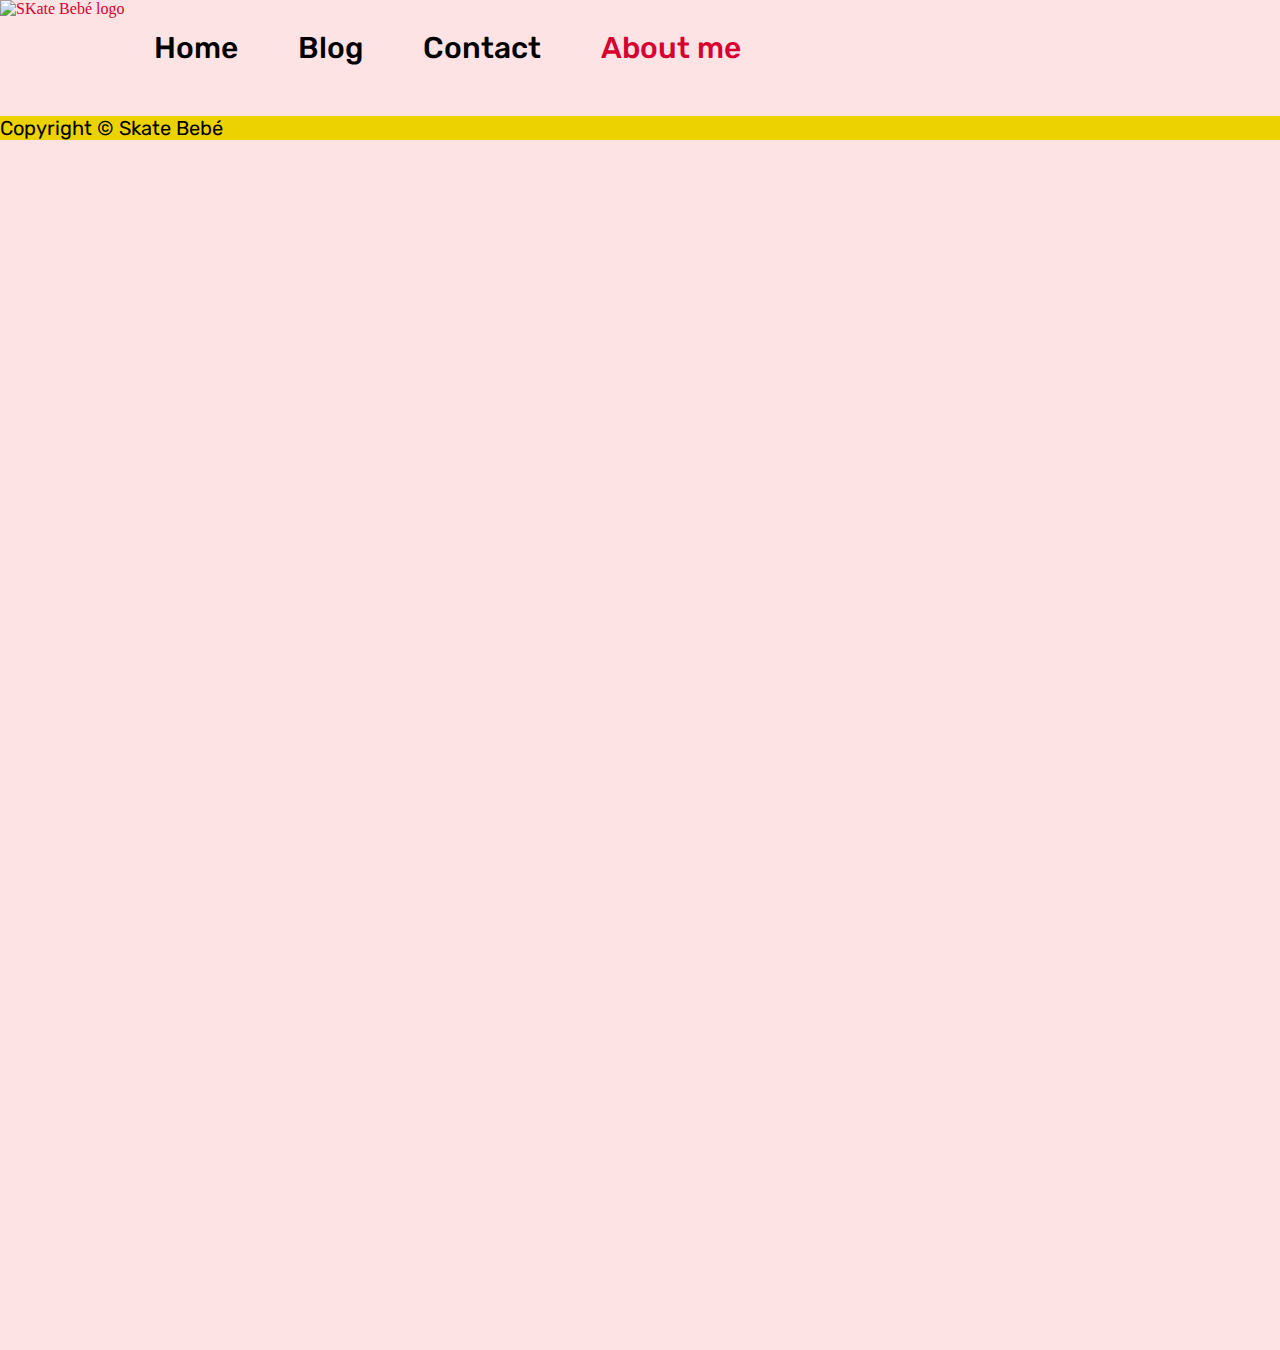
==== about.html @ 93fcb74e "Created html, css and js" ====
<!DOCTYPE html>
<html>
  <head>
    <meta name="description" content="on this page you can read about me" />
    <meta name="viewport" content="width=device-width, initial-scale=1.0" />
    <title>Skate Bebé - About</title>
    <link rel="stylesheet" href="css/style.css" />
  </head>
  <body>
    <header>
      <nav>
        <a href="index.html">
          <img class="logo" src="" alt="SKate Bebé logo" />
        </a>
        <a class="navtext" href="index.html">Home</a>
        <a class="navtext" href="blog.html">Blog</a>
        <a class="navtext" href="contact.html">Contact</a>
        <a id="current" class="navtext" href="about.html">About me</a>
      </nav>
    </header>
    <main></main>
    <footer>
      <p class="copyright">Copyright &COPY; Skate Bebé</p>
    </footer>
  </body>
</html>
---- css/style.css ----
@import url("https://fonts.googleapis.com/css2?family=Lacquer&family=Rubik:ital,wght@0,400;0,500;1,400;1,500&display=swap");

.loader {
  border: 20px solid #c8c8c8;
  border-top: 20px solid #d60131;
  border-radius: 50%;
  width: 100px;
  height: 100px;
  margin-left: 40%;
  animation: spin 2s linear infinite;
}

@keyframes spin {
  0% {
    transform: rotate(0deg);
  }
  100% {
    transform: rotate(360deg);
  }
}

fieldset {
  margin-top: 3em;
  border: 0 none;
  margin-bottom: 3em;
}

legend span.accessibility {
  position: absolute;
  left: -9999px;
  width: 100px;
  height: auto;
  overflow: hidden;
}

body {
  background-color: #fde3e4;
  margin: 0 auto;
  min-height: 150vh;
}

nav {
  display: flex;
  flex-direction: row;
}

.navtext {
  font-size: 20px;
  color: #000;
  text-decoration: none;
  font-family: Rubik, Arial, Helvetica, sans-serif;
  font-style: normal;
  font-weight: 500;
  padding: 1em;
}

a,
a:visited,
a:hover {
  text-decoration: none;
  color: #000;
}

a:hover {
  color: #d60131;
}

.navtext:hover {
  cursor: pointer;
}

#current {
  color: #d60131;
}

footer {
  background-color: #edd202;
}

p,
.button {
  font-size: 17px;
  font-family: Rubik, Arial, Helvetica, sans-serif;
  font-style: normal;
  font-weight: 400;
}

h1 {
  font-size: 66px;
  font-family: Lacquer, Arial, Helvetica, sans-serif;
}

h2 {
  font-size: 32px;
  font-family: Lacquer, Arial, Helvetica, sans-serif;
}

.button {
  background-color: #38a751;
  color: #fff;
  padding: 10px;
  font-size: 24px;
  border-radius: 5%;
  max-width: 170px;
  margin: 0 auto;
  text-align: center;
}

.button:hover {
  cursor: pointer;
}

.form-error {
  display: none;
  color: #d60131;
}

.validated {
  display: none;
  color: #38a751;
}

@media only screen and (min-width: 700px) {
  .navtext {
    font-size: 30px;
  }

  p {
    font-size: 20px;
  }

  h2 {
    font-size: 45px;
  }

  .blog-container {
    max-width: 790px;
    padding-left: 4em;
  }
}

@media only screen and (min-width: 950px) {
  h2 {
    font-size: 55px;
  }
}
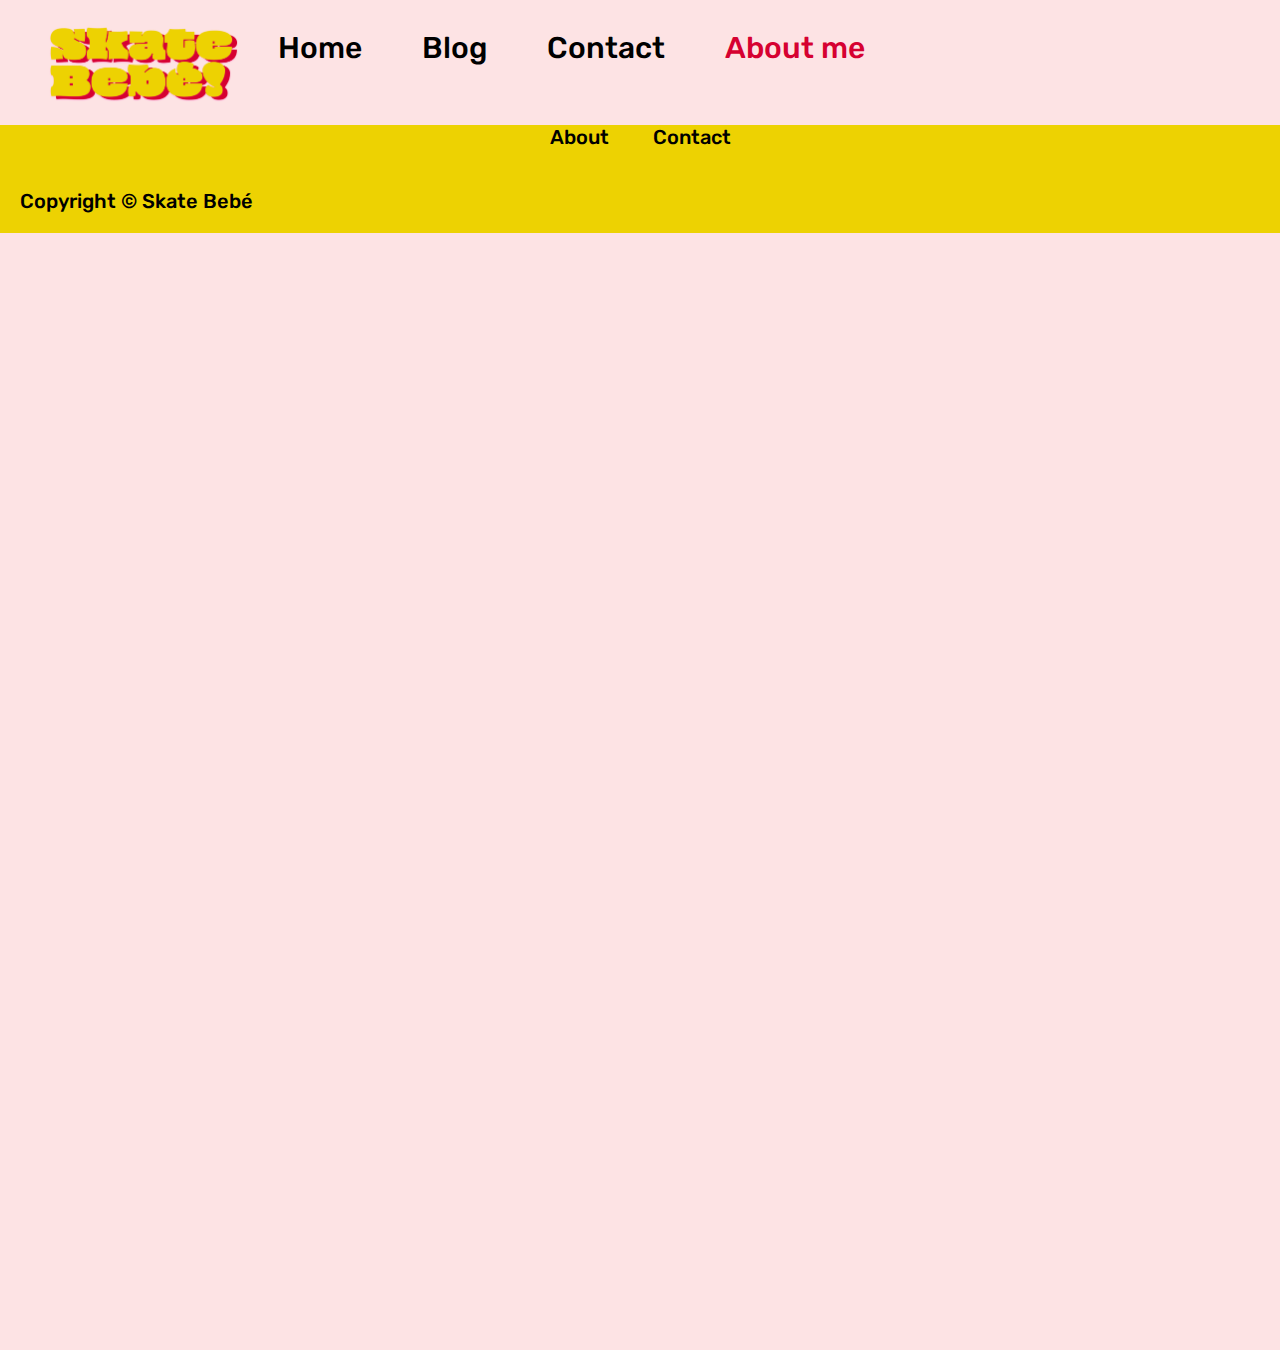
==== commit cee92777: "added logo, added script to index, nothing wants to work right now" ====
--- a/about.html
+++ b/about.html
@@ -10,7 +10,11 @@
     <header>
       <nav>
         <a href="index.html">
-          <img class="logo" src="" alt="SKate Bebé logo" />
+          <img
+            class="logo"
+            src="images/logo-skatebebe.png"
+            alt="SKate Bebé logo"
+          />
         </a>
         <a class="navtext" href="index.html">Home</a>
         <a class="navtext" href="blog.html">Blog</a>
@@ -20,7 +24,11 @@
     </header>
     <main></main>
     <footer>
-      <p class="copyright">Copyright &COPY; Skate Bebé</p>
+      <div class="footer">
+        <a class="footer-text" href="about.html">About</a>
+        <a class="footer-text" href="contact.html">Contact</a>
+      </div>
+      <p class="footer-text">Copyright &COPY; Skate Bebé</p>
     </footer>
   </body>
 </html>
--- a/css/style.css
+++ b/css/style.css
@@ -1,13 +1,19 @@
 @import url("https://fonts.googleapis.com/css2?family=Lacquer&family=Rubik:ital,wght@0,400;0,500;1,400;1,500&display=swap");
 
 .loader {
-  border: 20px solid #c8c8c8;
+  border: 20px solid #7f5258c1;
   border-top: 20px solid #d60131;
   border-radius: 50%;
   width: 100px;
   height: 100px;
   margin-left: 40%;
   animation: spin 2s linear infinite;
+}
+
+.logo {
+  max-width: 200px;
+  padding-left: 3em;
+  padding-top: 1em;
 }
 
 @keyframes spin {
@@ -44,7 +50,12 @@
   flex-direction: row;
 }
 
-.navtext {
+.footer {
+  text-align: center;
+}
+
+.navtext,
+.footer-text {
   font-size: 20px;
   color: #000;
   text-decoration: none;
@@ -77,6 +88,12 @@
   background-color: #edd202;
 }
 
+.copyright,
+h1,
+h2 {
+  font-family: Lacquer, Arial, Helvetica, sans-serif;
+}
+
 p,
 .button {
   font-size: 17px;
@@ -87,12 +104,10 @@
 
 h1 {
   font-size: 66px;
-  font-family: Lacquer, Arial, Helvetica, sans-serif;
 }
 
 h2 {
   font-size: 32px;
-  font-family: Lacquer, Arial, Helvetica, sans-serif;
 }
 
 .button {
@@ -104,10 +119,12 @@
   max-width: 170px;
   margin: 0 auto;
   text-align: center;
+  border: none;
 }
 
 .button:hover {
   cursor: pointer;
+  box-shadow: 5px 10px 5px 5px #d601332e;
 }
 
 .form-error {
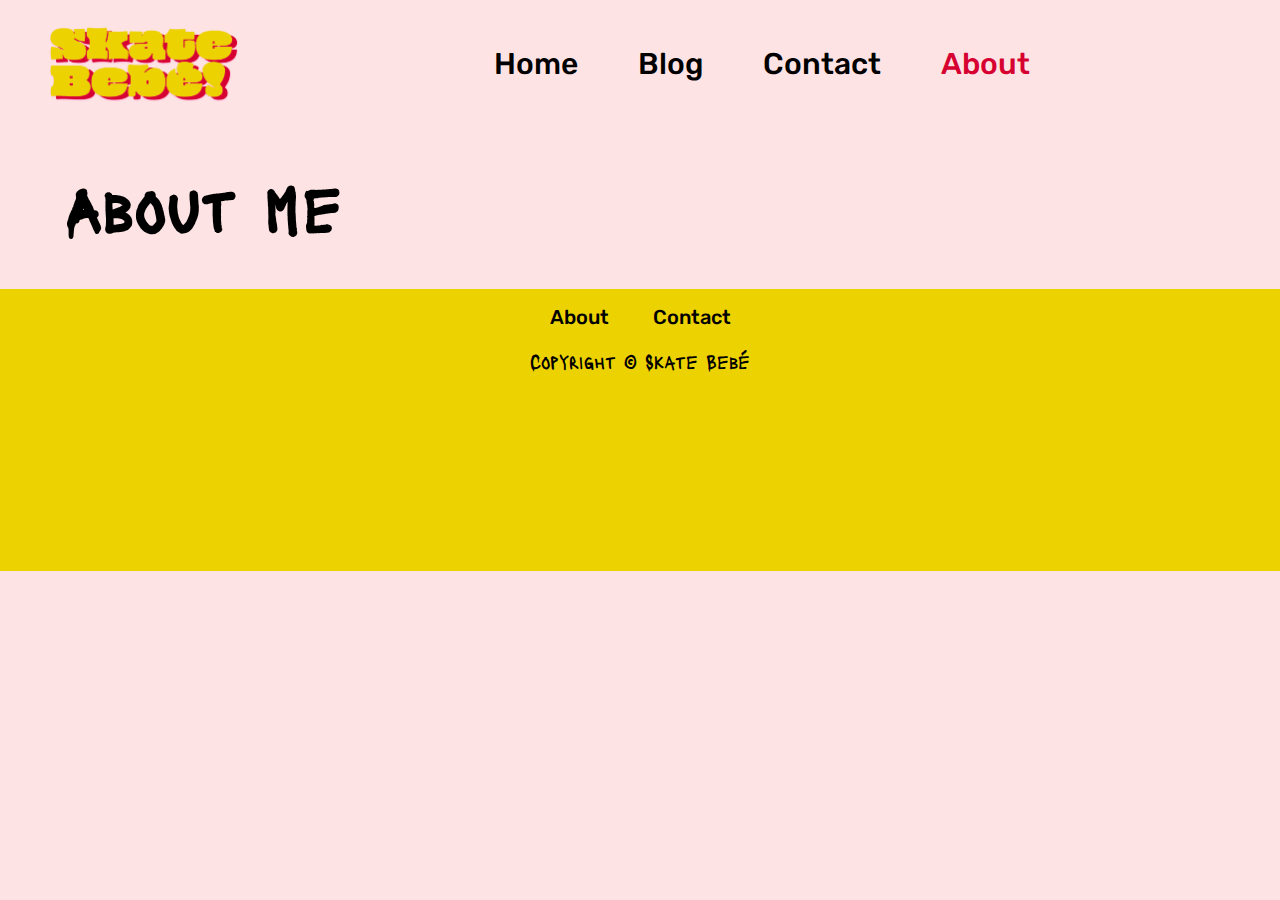
==== commit 5dc97658: "So much, I am really back at updates" ====
--- a/about.html
+++ b/about.html
@@ -5,6 +5,22 @@
     <meta name="viewport" content="width=device-width, initial-scale=1.0" />
     <title>Skate Bebé - About</title>
     <link rel="stylesheet" href="css/style.css" />
+    <!-- Hotjar Tracking Code for https://silly-euclid-a49887.netlify.app/ -->
+    <script>
+      (function (h, o, t, j, a, r) {
+        h.hj =
+          h.hj ||
+          function () {
+            (h.hj.q = h.hj.q || []).push(arguments);
+          };
+        h._hjSettings = { hjid: 2271033, hjsv: 6 };
+        a = o.getElementsByTagName("head")[0];
+        r = o.createElement("script");
+        r.async = 1;
+        r.src = t + h._hjSettings.hjid + j + h._hjSettings.hjsv;
+        a.appendChild(r);
+      })(window, document, "https://static.hotjar.com/c/hotjar-", ".js?sv=");
+    </script>
   </head>
   <body>
     <header>
@@ -16,19 +32,30 @@
             alt="SKate Bebé logo"
           />
         </a>
-        <a class="navtext" href="index.html">Home</a>
-        <a class="navtext" href="blog.html">Blog</a>
-        <a class="navtext" href="contact.html">Contact</a>
-        <a id="current" class="navtext" href="about.html">About me</a>
+        <div id="nav-menu" class="menu">
+          <a class="navtext" href="index.html">Home</a>
+          <a class="navtext" href="blog.html">Blog</a>
+          <a class="navtext" href="contact.html">Contact</a>
+          <a id="current" class="navtext" href="about.html">About</a>
+        </div>
+        <button id="hamburgerBtn" class="hamburger-menu">
+          <img src="images/hamburger-01.svg" alt="Hidden menu" />
+        </button>
+        <button id="closeBtn" class="close-menu">
+          <img src="images/close.svg" alt="Close menu" />
+        </button>
       </nav>
     </header>
-    <main></main>
+    <main>
+      <h1>About me</h1>
+    </main>
     <footer>
       <div class="footer">
         <a class="footer-text" href="about.html">About</a>
         <a class="footer-text" href="contact.html">Contact</a>
+        <p class="copyright">Copyright &COPY; Skate Bebé</p>
       </div>
-      <p class="footer-text">Copyright &COPY; Skate Bebé</p>
     </footer>
+    <script src="js/nav.js"></script>
   </body>
 </html>
--- a/css/style.css
+++ b/css/style.css
@@ -1,4 +1,110 @@
 @import url("https://fonts.googleapis.com/css2?family=Lacquer&family=Rubik:ital,wght@0,400;0,500;1,400;1,500&display=swap");
+/*posts*/
+.post-container {
+  display: flex;
+  flex-direction: column;
+  align-items: center;
+}
+.detail-text {
+  max-width: 714px;
+  margin: 1em;
+}
+figure {
+  margin-inline-start: 0;
+  margin-inline-end: 0;
+}
+
+.modal-img {
+  display: 100%;
+  position: fixed;
+  z-index: 1;
+  background-color: rgba(0, 0, 0, 0.6);
+}
+
+img {
+  display: flex;
+  max-width: 100%;
+  max-height: 100%;
+  object-fit: cover;
+}
+
+/*Carousel*/
+.carousel {
+  position: relative;
+  height: 400px;
+  width: 300px;
+  margin: 0 auto;
+  overflow: hidden;
+}
+
+.carousel-img {
+  width: 100%;
+  height: 100%;
+  object-fit: cover;
+}
+
+.carousel-container {
+  background: #38a751;
+  height: 100%;
+  position: relative;
+  display: flex;
+  flex-direction: row;
+}
+
+.carousel-track {
+  padding: 0;
+  margin: 0;
+  list-style: none;
+  height: 100%;
+  transition: transform 300ms ease-in;
+}
+.carousel-slide {
+  background: #ffffff71;
+  display: flex;
+  flex-direction: column;
+  width: 300px;
+  height: 400px;
+  transition: all 0.3s;
+  margin: 0;
+}
+
+.carousel-button {
+  position: absolute;
+  transform: translateY(400%);
+  background: transparent;
+  border: none;
+  cursor: pointer;
+}
+
+.carousel-button--left {
+  left: -5px;
+}
+
+.carousel-button--right {
+  right: -5px;
+}
+
+.carousel-button img {
+  width: 40px;
+}
+
+.carousel-text-bg {
+  background: rgba(255, 255, 255, 0.778);
+  text-align: center;
+}
+
+/*General*/
+
+.index-img,
+.index-big-img {
+  width: 100%;
+  object-fit: cover;
+  display: block;
+}
+
+.index-big-img {
+  display: none;
+}
 
 .loader {
   border: 20px solid #7f5258c1;
@@ -12,7 +118,7 @@
 
 .logo {
   max-width: 200px;
-  padding-left: 3em;
+  padding-left: 1em;
   padding-top: 1em;
 }
 
@@ -39,19 +145,123 @@
   overflow: hidden;
 }
 
+.contact-container {
+  display: flex;
+  flex-direction: column;
+  max-width: 500px;
+}
+
+input {
+  font-family: Rubik, Arial, Helvetica, sans-serif;
+  font-size: 16px;
+  margin-bottom: 0.5em;
+  width: 280px;
+}
+
+form {
+  margin: 0 auto;
+}
+
+#formButton {
+  display: flex;
+}
+
+.message {
+  height: 150px;
+}
+
+.blog-container {
+  display: flex;
+  flex-direction: row;
+  flex-wrap: wrap;
+  justify-content: center;
+}
+
+.post-block {
+  background: #ffffff71;
+  padding: 2em;
+  padding-top: 0em;
+  box-shadow: 3px 2px 14px #6c021b1f;
+  margin: 1em;
+  display: flex;
+  flex-direction: column;
+  flex: 1 0 300px;
+  max-width: 400px;
+  justify-content: center;
+  transition: transfrom 300ms ease-in-out;
+}
+
+.post-block:hover {
+  transform: translateY(-1rem);
+  box-shadow: 3px 2px 14px #67011987;
+}
+
+.featured-img {
+  max-width: 400px;
+  object-fit: cover;
+}
+
+.text-block {
+  max-width: 400px;
+}
+
 body {
   background-color: #fde3e4;
-  margin: 0 auto;
-  min-height: 150vh;
+  margin: 0;
+  width: 100%;
+  min-height: 100%;
+}
+
+/*Hamburger-menu*/
+
+.hamburger-menu,
+.close-menu {
+  background: transparent;
+  border: none;
+  cursor: pointer;
+  position: relative;
+}
+
+.hamburger-menu img,
+.close-menu img {
+  width: 50px;
+  padding-right: 1em;
+}
+
+.close-menu {
+  display: none;
+  z-index: 10;
+}
+
+.menu {
+  display: none;
+  flex-direction: column;
+  width: 40%;
+  box-shadow: 3px 2px 14px #67011987;
+  height: 300px;
+  z-index: 5;
+  position: absolute;
+  background: #fcedee;
+  right: 0px;
+  padding-top: 1em;
+  animation: slideinn;
+  animation-duration: 0.4s;
+}
+
+@keyframes slideinn {
+  from {
+    right: -300px;
+    opacity: 0;
+  }
+  to {
+    right: 0;
+    opacity: 1;
+  }
 }
 
 nav {
   display: flex;
-  flex-direction: row;
-}
-
-.footer {
-  text-align: center;
+  justify-content: space-between;
 }
 
 .navtext,
@@ -86,6 +296,13 @@
 
 footer {
   background-color: #edd202;
+  height: 250px;
+  margin-top: 1em;
+  padding: 1em;
+}
+
+.footer {
+  text-align: center;
 }
 
 .copyright,
@@ -95,7 +312,9 @@
 }
 
 p,
-.button {
+.button,
+.form-error,
+.validated {
   font-size: 17px;
   font-family: Rubik, Arial, Helvetica, sans-serif;
   font-style: normal;
@@ -103,7 +322,9 @@
 }
 
 h1 {
-  font-size: 66px;
+  font-size: 55px;
+  margin-left: 1em;
+  color: #000000;
 }
 
 h2 {
@@ -127,17 +348,40 @@
   box-shadow: 5px 10px 5px 5px #d601332e;
 }
 
+.button:disabled {
+  background: gray;
+}
+
 .form-error {
-  display: none;
-  color: #d60131;
+  color: #450010;
+  font-size: 13px;
 }
 
 .validated {
-  display: none;
   color: #38a751;
+  font-size: 30px;
+}
+
+.contact-header {
+  display: flex;
+  margin-left: 0;
+  flex-direction: column;
+  align-items: center;
 }
 
 @media only screen and (min-width: 700px) {
+  .logo {
+    padding-left: 3em;
+  }
+
+  .menu {
+    height: 400px;
+  }
+
+  nav {
+    display: flex;
+    flex-direction: row;
+  }
   .navtext {
     font-size: 30px;
   }
@@ -150,14 +394,60 @@
     font-size: 45px;
   }
 
-  .blog-container {
-    max-width: 790px;
-    padding-left: 4em;
+  h1 {
+    font-size: 66px;
+  }
+  .carousel {
+    width: 400px;
+  }
+  .carousel-slide {
+    width: 400px;
+    margin-right: 1em;
   }
 }
 
 @media only screen and (min-width: 950px) {
-  h2 {
-    font-size: 55px;
-  }
-}
+  .menu {
+    margin: 0 auto;
+    display: flex;
+    flex-direction: row;
+    box-shadow: none;
+    background: none;
+    z-index: none;
+    position: relative;
+    right: none;
+    padding-top: 1em;
+    height: 100%;
+    animation: none;
+    width: 600px;
+  }
+
+  .hamburger-menu,
+  .close-menu {
+    display: none;
+  }
+
+  .post-block,
+  .featured-img,
+  .text-block {
+    max-width: 500px;
+  }
+
+  .index-img {
+    display: none;
+  }
+
+  .index-big-img {
+    display: block;
+  }
+
+  .carousel {
+    width: 820px;
+  }
+}
+
+@media only screen and (min-width: 1350px) {
+  .carousel {
+    width: 1232px;
+  }
+}
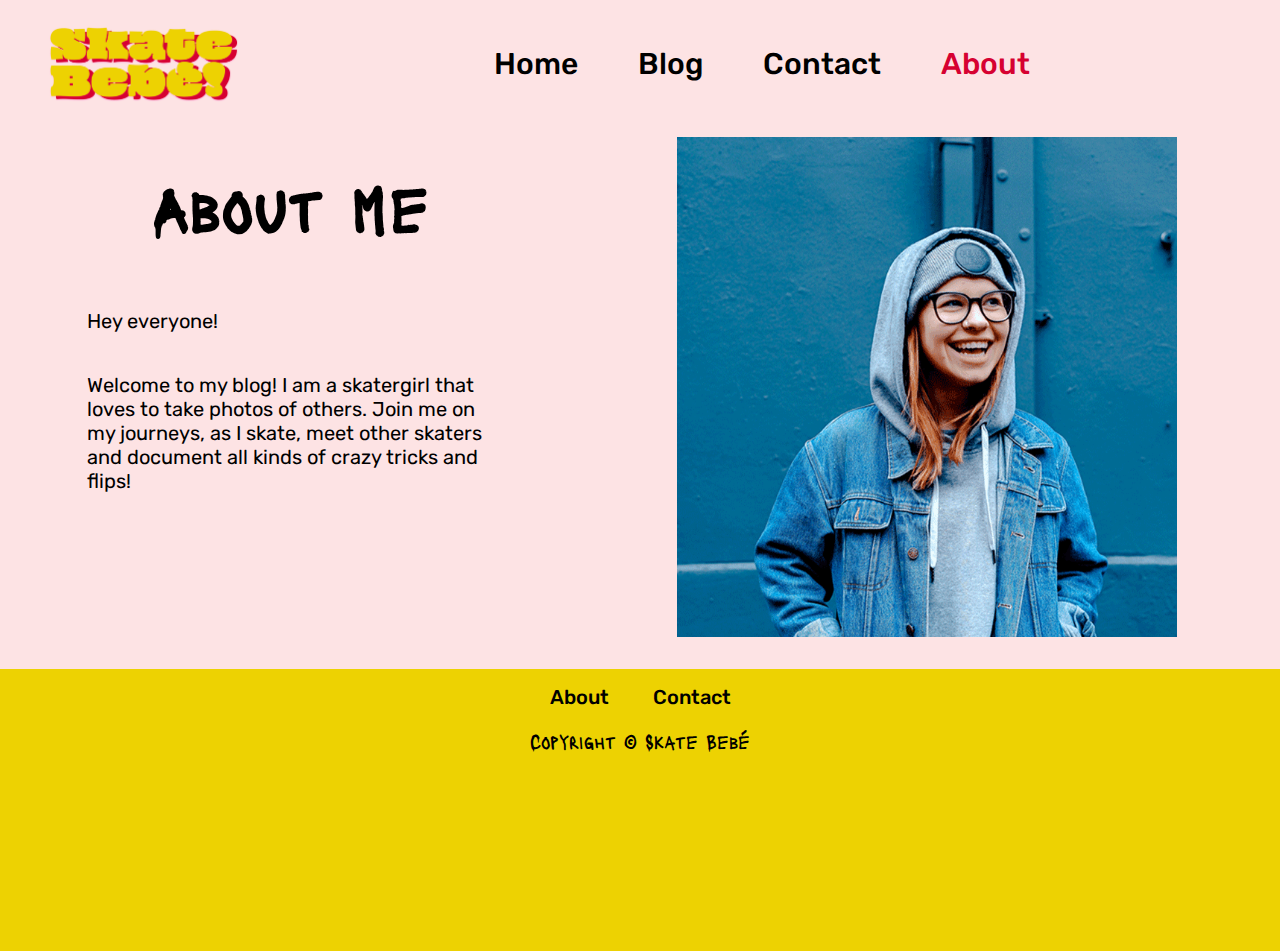
==== commit 7f5dc537: "jajaja" ====
--- a/about.html
+++ b/about.html
@@ -46,8 +46,22 @@
         </button>
       </nav>
     </header>
-    <main>
-      <h1>About me</h1>
+    <main class="main-about">
+      <div class="about-text">
+        <h1>About me</h1>
+        <p>Hey everyone!</p>
+        <p>
+          Welcome to my blog! I am a skatergirl that loves to take photos of
+          others. Join me on my journeys, as I skate, meet other skaters and
+          document all kinds of crazy tricks and flips!
+        </p>
+      </div>
+      <div class="about-img">
+        <img
+          src="images/about-small.png"
+          alt="A picture of me, a girl wearing a denim jacket"
+        />
+      </div>
     </main>
     <footer>
       <div class="footer">
--- a/css/style.css
+++ b/css/style.css
@@ -44,7 +44,6 @@
 }
 
 .carousel-container {
-  background: #38a751;
   height: 100%;
   position: relative;
   display: flex;
@@ -64,8 +63,7 @@
   flex-direction: column;
   width: 300px;
   height: 400px;
-  transition: all 0.3s;
-  margin: 0;
+  margin-right: 7.5em;
 }
 
 .carousel-button {
@@ -77,11 +75,11 @@
 }
 
 .carousel-button--left {
-  left: -5px;
+  left: 10px;
 }
 
 .carousel-button--right {
-  right: -5px;
+  right: 10px;
 }
 
 .carousel-button img {
@@ -112,7 +110,6 @@
   border-radius: 50%;
   width: 100px;
   height: 100px;
-  margin-left: 40%;
   animation: spin 2s linear infinite;
 }
 
@@ -199,10 +196,6 @@
 .featured-img {
   max-width: 400px;
   object-fit: cover;
-}
-
-.text-block {
-  max-width: 400px;
 }
 
 body {
@@ -338,7 +331,7 @@
   font-size: 24px;
   border-radius: 5%;
   max-width: 170px;
-  margin: 0 auto;
+  margin: 1em auto;
   text-align: center;
   border: none;
 }
@@ -369,7 +362,33 @@
   align-items: center;
 }
 
+.main-contact,
+.main-about {
+  display: flex;
+  flex-direction: column;
+  align-content: space-around;
+  justify-content: space-around;
+}
+.contact-img {
+  display: none;
+}
+.about-img {
+  margin: 1em;
+  max-width: 500px;
+}
+
+.about-text {
+  max-width: 400px;
+  display: flex;
+  flex-direction: column;
+  align-content: center;
+}
+
 @media only screen and (min-width: 700px) {
+  .main-contact,
+  .main-about {
+    flex-direction: row;
+  }
   .logo {
     padding-left: 3em;
   }
@@ -398,15 +417,24 @@
     font-size: 66px;
   }
   .carousel {
-    width: 400px;
+    width: 420px;
   }
   .carousel-slide {
-    width: 400px;
-    margin-right: 1em;
+    width: 420px;
+    margin: 0;
   }
 }
 
 @media only screen and (min-width: 950px) {
+  .main-about {
+    flex-direction: row;
+  }
+  .contact-img {
+    display: flex;
+    max-width: 60%;
+    padding-top: 2.5em;
+    margin-block-start: 0.67em;
+  }
   .menu {
     margin: 0 auto;
     display: flex;
@@ -442,7 +470,11 @@
   }
 
   .carousel {
-    width: 820px;
+    width: 808px;
+  }
+  .carousel-slide {
+    width: 406px;
+    margin-right: 1em;
   }
 }
 
@@ -450,4 +482,7 @@
   .carousel {
     width: 1232px;
   }
-}
+  .carousel-slide {
+    width: 403px;
+  }
+}
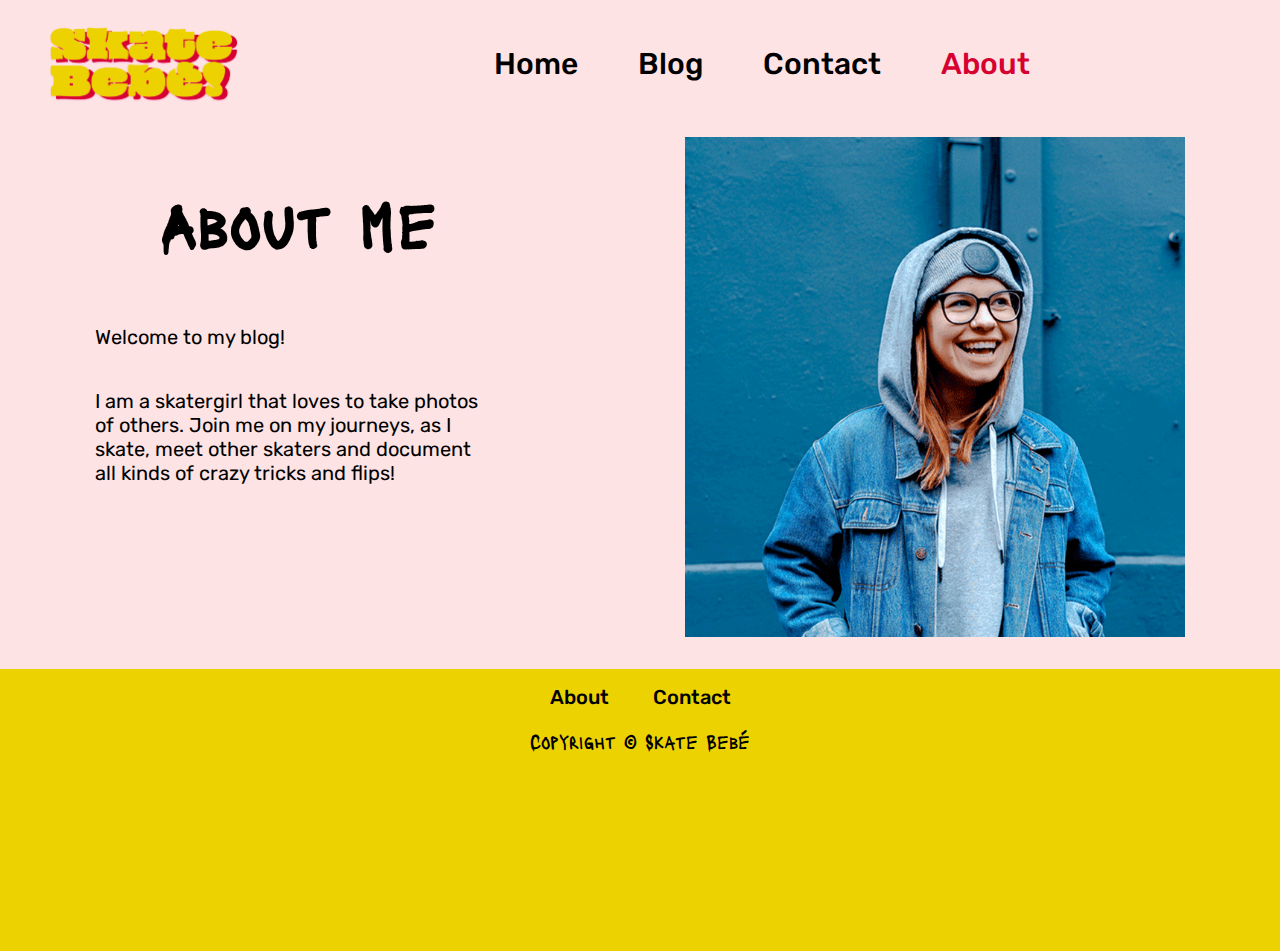
==== commit cc822037: "chaned discription in about, removed some styles," ====
--- a/about.html
+++ b/about.html
@@ -49,11 +49,11 @@
     <main class="main-about">
       <div class="about-text">
         <h1>About me</h1>
-        <p>Hey everyone!</p>
+        <p>Welcome to my blog!</p>
         <p>
-          Welcome to my blog! I am a skatergirl that loves to take photos of
-          others. Join me on my journeys, as I skate, meet other skaters and
-          document all kinds of crazy tricks and flips!
+          I am a skatergirl that loves to take photos of others. Join me on my
+          journeys, as I skate, meet other skaters and document all kinds of
+          crazy tricks and flips!
         </p>
       </div>
       <div class="about-img">
--- a/css/style.css
+++ b/css/style.css
@@ -275,16 +275,13 @@
   color: #000;
 }
 
-a:hover {
+a:hover,
+#current {
   color: #d60131;
 }
 
 .navtext:hover {
   cursor: pointer;
-}
-
-#current {
-  color: #d60131;
 }
 
 footer {
@@ -346,7 +343,7 @@
 }
 
 .form-error {
-  color: #450010;
+  color: #4a0011;
   font-size: 13px;
 }
 
@@ -382,6 +379,7 @@
   display: flex;
   flex-direction: column;
   align-content: center;
+  margin: 1em;
 }
 
 @media only screen and (min-width: 700px) {
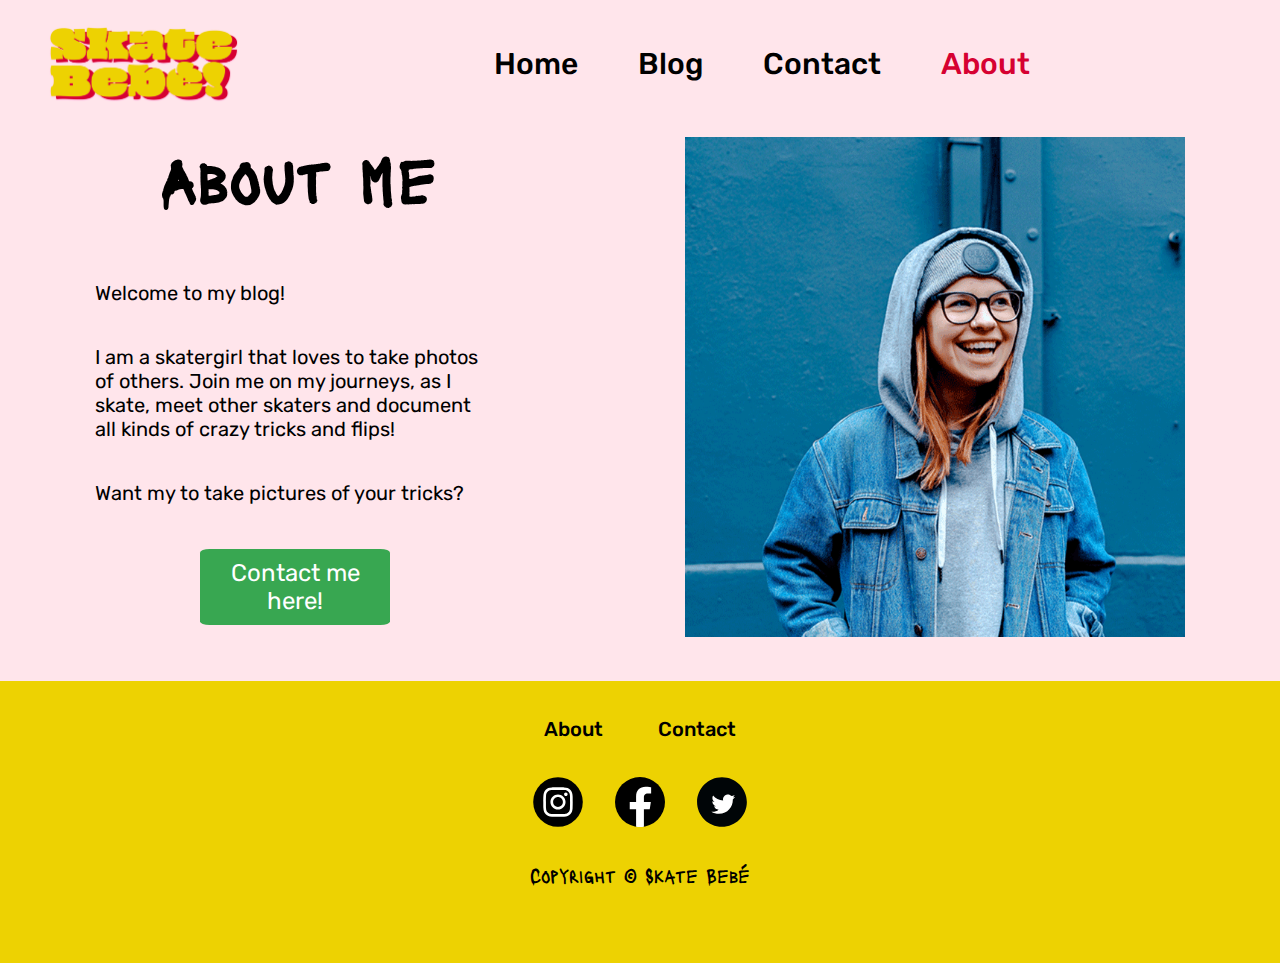
==== commit 696f03d6: "Changed so funking much" ====
--- a/about.html
+++ b/about.html
@@ -48,13 +48,23 @@
     </header>
     <main class="main-about">
       <div class="about-text">
-        <h1>About me</h1>
+        <h1 class="about-header">About me</h1>
+        <div class="about-img-mobile">
+          <img
+            src="images/about-small.png"
+            alt="A picture of me, a girl wearing a denim jacket"
+          />
+        </div>
         <p>Welcome to my blog!</p>
         <p>
           I am a skatergirl that loves to take photos of others. Join me on my
           journeys, as I skate, meet other skaters and document all kinds of
           crazy tricks and flips!
         </p>
+        <p>Want my to take pictures of your tricks?</p>
+        <a href="contact.html">
+          <div class="button">Contact me here!</div>
+        </a>
       </div>
       <div class="about-img">
         <img
@@ -65,8 +75,27 @@
     </main>
     <footer>
       <div class="footer">
-        <a class="footer-text" href="about.html">About</a>
-        <a class="footer-text" href="contact.html">Contact</a>
+        <div class="footer-text">
+          <a href="about.html">About</a>
+          <a href="contact.html">Contact</a>
+        </div>
+        <div class="some-container">
+          <img
+            class="some-icon"
+            src="images/CIS-A2K_Instagram_Icon_(Black).svg"
+            alt="instagram-link"
+          />
+          <img
+            class="some-icon"
+            src="images/Facebook_f_logo_(2019).svg"
+            alt="facebook-link"
+          />
+          <img
+            class="some-icon"
+            src="images/Twitter_bird_logo_2012.svg"
+            alt="twitter-link"
+          />
+        </div>
         <p class="copyright">Copyright &COPY; Skate Bebé</p>
       </div>
     </footer>
--- a/css/style.css
+++ b/css/style.css
@@ -14,18 +14,60 @@
   margin-inline-end: 0;
 }
 
-.modal-img {
-  display: 100%;
-  position: fixed;
-  z-index: 1;
-  background-color: rgba(0, 0, 0, 0.6);
-}
-
-img {
+img,
+.first-img {
   display: flex;
   max-width: 100%;
   max-height: 100%;
   object-fit: cover;
+}
+
+.first-img {
+  cursor: pointer;
+}
+
+.modal {
+  display: none;
+  position: fixed;
+  z-index: 5;
+  padding-top: 100px;
+  left: 50%;
+  top: 50%;
+  transform: translate(-50%, -50%);
+  width: 100%;
+  height: 100%;
+}
+
+.modal-img {
+  width: 100%;
+  overflow: auto;
+  margin: 0 auto;
+  animation-name: zoom;
+  animation-duration: 500ms;
+}
+
+@keyframes zoom {
+  from {
+    transform: scale(0);
+  }
+  to {
+    transform: scale(1);
+  }
+}
+
+.close {
+  position: absolute;
+  font-size: 40px;
+  font-weight: bold;
+  transition: 300ms;
+  top: 60px;
+  right: 40px;
+}
+
+.close:hover {
+  color: #d60131;
+  text-decoration: none;
+  cursor: pointer;
 }
 
 /*Carousel*/
@@ -62,7 +104,7 @@
   display: flex;
   flex-direction: column;
   width: 300px;
-  height: 400px;
+  height: 300px;
   margin-right: 7.5em;
 }
 
@@ -87,7 +129,6 @@
 }
 
 .carousel-text-bg {
-  background: rgba(255, 255, 255, 0.778);
   text-align: center;
 }
 
@@ -148,7 +189,8 @@
   max-width: 500px;
 }
 
-input {
+input,
+textarea {
   font-family: Rubik, Arial, Helvetica, sans-serif;
   font-size: 16px;
   margin-bottom: 0.5em;
@@ -194,12 +236,11 @@
 }
 
 .featured-img {
-  max-width: 400px;
   object-fit: cover;
 }
 
 body {
-  background-color: #fde3e4;
+  background-color: #ffe5eb;
   margin: 0;
   width: 100%;
   min-height: 100%;
@@ -267,6 +308,16 @@
   font-weight: 500;
   padding: 1em;
 }
+.some-container {
+  display: flex;
+  flex-direction: row;
+  justify-content: center;
+}
+.some-icon {
+  max-width: 50px;
+  margin: 1em;
+  cursor: pointer;
+}
 
 a,
 a:visited,
@@ -293,6 +344,15 @@
 
 .footer {
   text-align: center;
+  display: flex;
+  flex-direction: column;
+}
+
+.footer-text {
+  display: flex;
+  justify-content: space-evenly;
+  width: 300px;
+  margin: 0 auto;
 }
 
 .copyright,
@@ -343,8 +403,10 @@
 }
 
 .form-error {
-  color: #4a0011;
+  display: none;
+  color: #d60131;
   font-size: 13px;
+  margin-bottom: 1em;
 }
 
 .validated {
@@ -369,10 +431,6 @@
 .contact-img {
   display: none;
 }
-.about-img {
-  margin: 1em;
-  max-width: 500px;
-}
 
 .about-text {
   max-width: 400px;
@@ -380,6 +438,15 @@
   flex-direction: column;
   align-content: center;
   margin: 1em;
+}
+.about-img {
+  display: none;
+}
+.about-img-mobile {
+  display: block;
+}
+.about-header {
+  margin-block-start: 0em;
 }
 
 @media only screen and (min-width: 700px) {
@@ -387,6 +454,7 @@
   .main-about {
     flex-direction: row;
   }
+
   .logo {
     padding-left: 3em;
   }
@@ -419,8 +487,14 @@
   }
   .carousel-slide {
     width: 420px;
+    height: 400px;
     margin: 0;
   }
+}
+
+.modal-img {
+  width: 80%;
+  height: 80%;
 }
 
 @media only screen and (min-width: 950px) {
@@ -432,6 +506,14 @@
     max-width: 60%;
     padding-top: 2.5em;
     margin-block-start: 0.67em;
+  }
+  .about-img {
+    display: block;
+    margin: 1em;
+    max-width: 500px;
+  }
+  .about-img-mobile {
+    display: none;
   }
   .menu {
     margin: 0 auto;
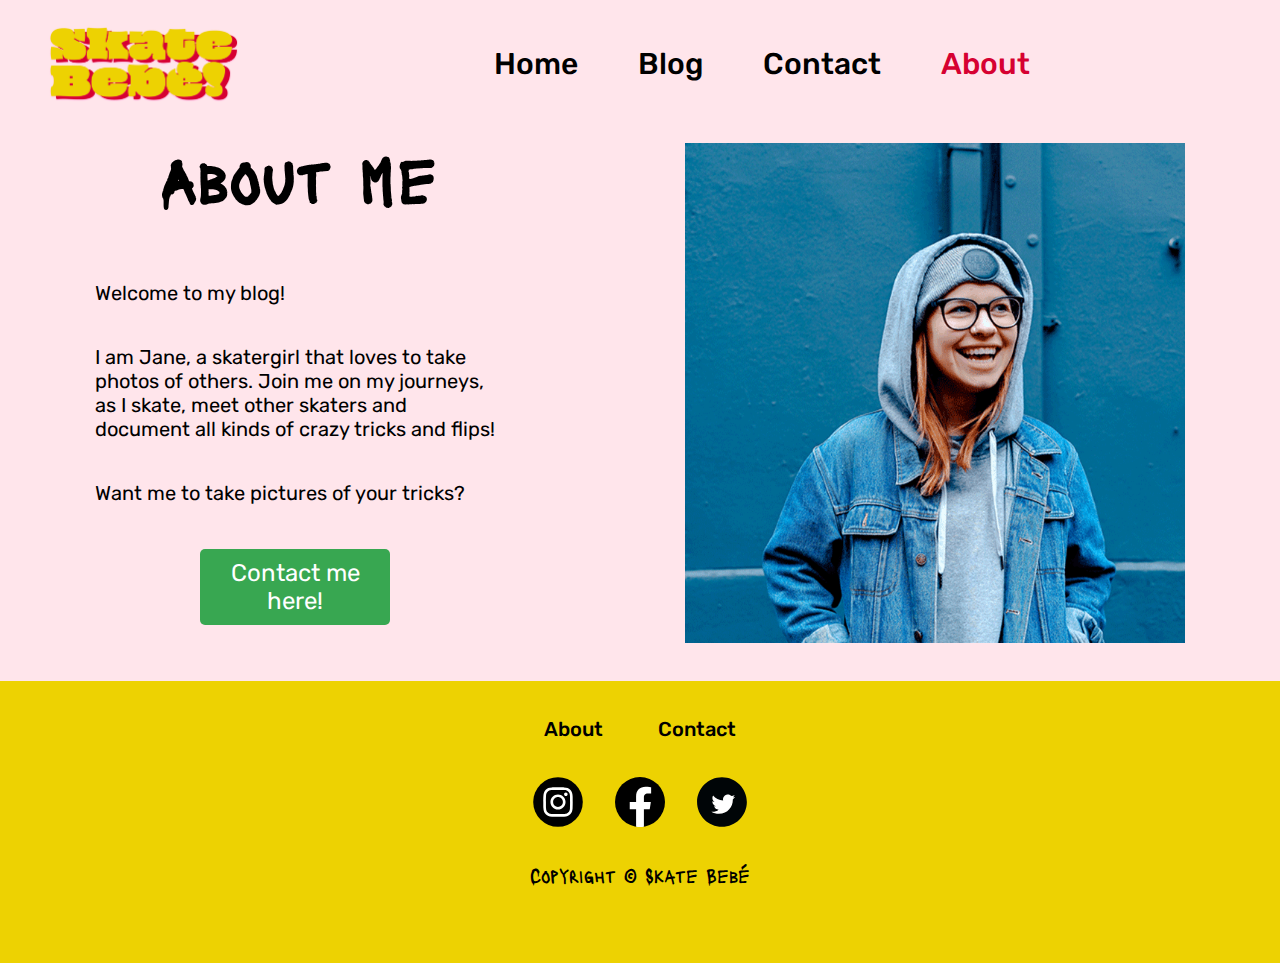
==== commit e85f0bcd: "Deleted js that were not needed, tried to fix form, faild at fixing form," ====
--- a/about.html
+++ b/about.html
@@ -57,11 +57,11 @@
         </div>
         <p>Welcome to my blog!</p>
         <p>
-          I am a skatergirl that loves to take photos of others. Join me on my
-          journeys, as I skate, meet other skaters and document all kinds of
-          crazy tricks and flips!
+          I am Jane, a skatergirl that loves to take photos of others. Join me
+          on my journeys, as I skate, meet other skaters and document all kinds
+          of crazy tricks and flips!
         </p>
-        <p>Want my to take pictures of your tricks?</p>
+        <p>Want me to take pictures of your tricks?</p>
         <a href="contact.html">
           <div class="button">Contact me here!</div>
         </a>
--- a/css/style.css
+++ b/css/style.css
@@ -1,4 +1,5 @@
 @import url("https://fonts.googleapis.com/css2?family=Lacquer&family=Rubik:ital,wght@0,400;0,500;1,400;1,500&display=swap");
+
 /*posts*/
 .post-container {
   display: flex;
@@ -25,6 +26,8 @@
 .first-img {
   cursor: pointer;
 }
+
+/*Modal*/
 
 .modal {
   display: none;
@@ -117,11 +120,11 @@
 }
 
 .carousel-button--left {
-  left: 10px;
+  left: -10px;
 }
 
 .carousel-button--right {
-  right: 10px;
+  right: -10px;
 }
 
 .carousel-button img {
@@ -168,6 +171,126 @@
     transform: rotate(360deg);
   }
 }
+body {
+  background-color: #ffe5eb;
+  margin: 0;
+  width: 100%;
+  min-height: 100%;
+}
+
+nav {
+  display: flex;
+  justify-content: space-between;
+}
+
+.navtext,
+.footer-text {
+  font-size: 20px;
+  color: #000;
+  text-decoration: none;
+  font-family: Rubik, Arial, Helvetica, sans-serif;
+  font-style: normal;
+  font-weight: 500;
+  padding: 1em;
+}
+.some-container {
+  display: flex;
+  flex-direction: row;
+  justify-content: center;
+}
+.some-icon {
+  max-width: 50px;
+  margin: 1em;
+  cursor: pointer;
+}
+
+a,
+a:visited {
+  text-decoration: none;
+  color: #000;
+  transition: 300ms;
+}
+
+a:hover,
+#current {
+  color: #d60131;
+}
+
+.navtext:hover {
+  cursor: pointer;
+}
+
+footer {
+  background-color: #edd202;
+  height: 250px;
+  margin-top: 1em;
+  padding: 1em;
+}
+
+.footer {
+  text-align: center;
+  display: flex;
+  flex-direction: column;
+}
+
+.footer-text {
+  display: flex;
+  justify-content: space-evenly;
+  width: 300px;
+  margin: 0 auto;
+}
+
+.copyright,
+h1,
+h2 {
+  font-family: Lacquer, Arial, Helvetica, sans-serif;
+}
+
+p,
+.button,
+.form-error,
+.validated {
+  font-size: 17px;
+  font-family: Rubik, Arial, Helvetica, sans-serif;
+  font-style: normal;
+  font-weight: 400;
+}
+
+h1 {
+  font-size: 55px;
+  margin-left: 0.5em;
+  color: #000000;
+}
+
+h2 {
+  font-size: 32px;
+}
+
+/*buttons*/
+
+.button {
+  background-color: #38a751;
+  color: #fff;
+  padding: 10px;
+  font-size: 24px;
+  border-radius: 5px;
+  max-width: 170px;
+  margin: 1em auto;
+  text-align: center;
+  border: none;
+  transition: 300ms;
+}
+
+.button:hover {
+  cursor: pointer;
+  box-shadow: 5px 6px 15px #b5022c40;
+}
+
+.button:active {
+  background-color: #178b32;
+}
+
+/*form*/
 
 fieldset {
   margin-top: 3em;
@@ -209,6 +332,23 @@
   height: 150px;
 }
 
+.form-error {
+  display: none;
+  color: #d60131;
+  font-size: 13px;
+  margin-bottom: 1em;
+}
+
+.validated {
+  display: none;
+  color: #38a751;
+  font-size: 30px;
+  margin: 0 auto;
+  min-height: 350px;
+}
+
+/*posts*/
+
 .blog-container {
   display: flex;
   flex-direction: row;
@@ -237,13 +377,6 @@
 
 .featured-img {
   object-fit: cover;
-}
-
-body {
-  background-color: #ffe5eb;
-  margin: 0;
-  width: 100%;
-  min-height: 100%;
 }
 
 /*Hamburger-menu*/
@@ -293,126 +426,7 @@
   }
 }
 
-nav {
-  display: flex;
-  justify-content: space-between;
-}
-
-.navtext,
-.footer-text {
-  font-size: 20px;
-  color: #000;
-  text-decoration: none;
-  font-family: Rubik, Arial, Helvetica, sans-serif;
-  font-style: normal;
-  font-weight: 500;
-  padding: 1em;
-}
-.some-container {
-  display: flex;
-  flex-direction: row;
-  justify-content: center;
-}
-.some-icon {
-  max-width: 50px;
-  margin: 1em;
-  cursor: pointer;
-}
-
-a,
-a:visited,
-a:hover {
-  text-decoration: none;
-  color: #000;
-}
-
-a:hover,
-#current {
-  color: #d60131;
-}
-
-.navtext:hover {
-  cursor: pointer;
-}
-
-footer {
-  background-color: #edd202;
-  height: 250px;
-  margin-top: 1em;
-  padding: 1em;
-}
-
-.footer {
-  text-align: center;
-  display: flex;
-  flex-direction: column;
-}
-
-.footer-text {
-  display: flex;
-  justify-content: space-evenly;
-  width: 300px;
-  margin: 0 auto;
-}
-
-.copyright,
-h1,
-h2 {
-  font-family: Lacquer, Arial, Helvetica, sans-serif;
-}
-
-p,
-.button,
-.form-error,
-.validated {
-  font-size: 17px;
-  font-family: Rubik, Arial, Helvetica, sans-serif;
-  font-style: normal;
-  font-weight: 400;
-}
-
-h1 {
-  font-size: 55px;
-  margin-left: 1em;
-  color: #000000;
-}
-
-h2 {
-  font-size: 32px;
-}
-
-.button {
-  background-color: #38a751;
-  color: #fff;
-  padding: 10px;
-  font-size: 24px;
-  border-radius: 5%;
-  max-width: 170px;
-  margin: 1em auto;
-  text-align: center;
-  border: none;
-}
-
-.button:hover {
-  cursor: pointer;
-  box-shadow: 5px 10px 5px 5px #d601332e;
-}
-
-.button:disabled {
-  background: gray;
-}
-
-.form-error {
-  display: none;
-  color: #d60131;
-  font-size: 13px;
-  margin-bottom: 1em;
-}
-
-.validated {
-  color: #38a751;
-  font-size: 30px;
-}
+/*Contact and About*/
 
 .contact-header {
   display: flex;
@@ -427,6 +441,7 @@
   flex-direction: column;
   align-content: space-around;
   justify-content: space-around;
+  align-items: center;
 }
 .contact-img {
   display: none;
@@ -449,7 +464,27 @@
   margin-block-start: 0em;
 }
 
+@media only screen and (min-width: 400px) {
+  h1 {
+    margin-left: 1em;
+  }
+  .carousel-button--left {
+    left: 20px;
+  }
+
+  .carousel-button--right {
+    right: 20px;
+  }
+}
+
 @media only screen and (min-width: 700px) {
+  .carousel-button--left {
+    left: 30px;
+  }
+
+  .carousel-button--right {
+    right: 30px;
+  }
   .main-contact,
   .main-about {
     flex-direction: row;
@@ -490,11 +525,10 @@
     height: 400px;
     margin: 0;
   }
-}
-
-.modal-img {
-  width: 80%;
-  height: 80%;
+  .modal-img {
+    width: 80%;
+    height: 80%;
+  }
 }
 
 @media only screen and (min-width: 950px) {
@@ -515,6 +549,7 @@
   .about-img-mobile {
     display: none;
   }
+
   .menu {
     margin: 0 auto;
     display: flex;
@@ -524,7 +559,6 @@
     z-index: none;
     position: relative;
     right: none;
-    padding-top: 1em;
     height: 100%;
     animation: none;
     width: 600px;
@@ -565,4 +599,11 @@
   .carousel-slide {
     width: 403px;
   }
-}
+  .carousel-button--left {
+    left: 40px;
+  }
+
+  .carousel-button--right {
+    right: 40px;
+  }
+}
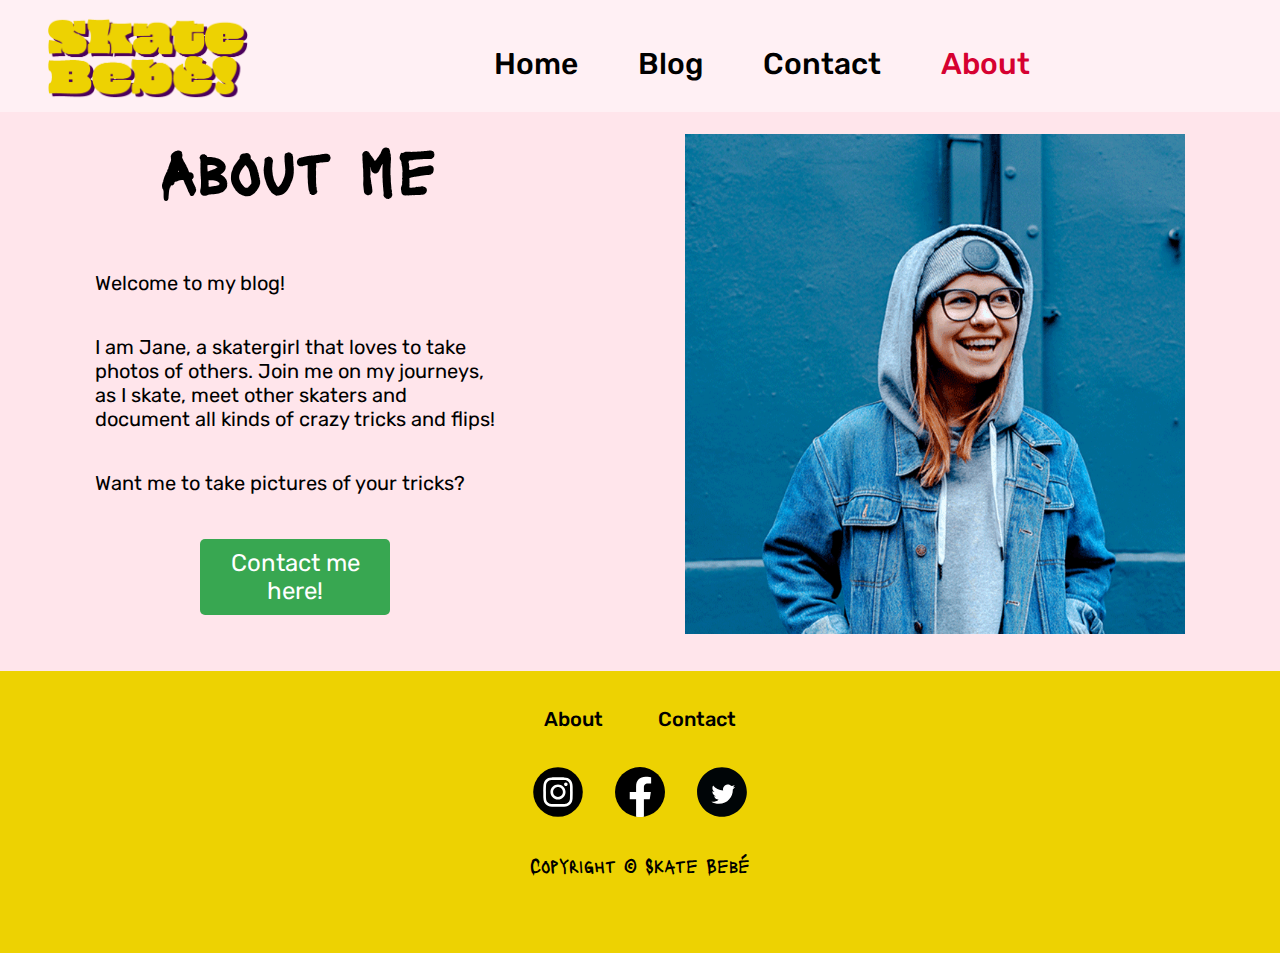
==== commit 1009ccc9: "removed hotjar, fixed carousel, changed logo, fixed header image" ====
--- a/about.html
+++ b/about.html
@@ -5,32 +5,12 @@
     <meta name="viewport" content="width=device-width, initial-scale=1.0" />
     <title>Skate Bebé - About</title>
     <link rel="stylesheet" href="css/style.css" />
-    <!-- Hotjar Tracking Code for https://silly-euclid-a49887.netlify.app/ -->
-    <script>
-      (function (h, o, t, j, a, r) {
-        h.hj =
-          h.hj ||
-          function () {
-            (h.hj.q = h.hj.q || []).push(arguments);
-          };
-        h._hjSettings = { hjid: 2271033, hjsv: 6 };
-        a = o.getElementsByTagName("head")[0];
-        r = o.createElement("script");
-        r.async = 1;
-        r.src = t + h._hjSettings.hjid + j + h._hjSettings.hjsv;
-        a.appendChild(r);
-      })(window, document, "https://static.hotjar.com/c/hotjar-", ".js?sv=");
-    </script>
   </head>
   <body>
     <header>
       <nav>
         <a href="index.html">
-          <img
-            class="logo"
-            src="images/logo-skatebebe.png"
-            alt="SKate Bebé logo"
-          />
+          <img class="logo" src="images/logo-v3-01.png" alt="SKate Bebé logo" />
         </a>
         <div id="nav-menu" class="menu">
           <a class="navtext" href="index.html">Home</a>
--- a/css/style.css
+++ b/css/style.css
@@ -1,4 +1,4 @@
-@import url("https://fonts.googleapis.com/css2?family=Lacquer&family=Rubik:ital,wght@0,400;0,500;1,400;1,500&display=swap");
+@import url("https://fonts.googleapis.com/css2?family=Lacquer&family=Oi&family=Rubik:ital,wght@0,300;0,400;0,500;0,600;0,700;1,300;1,400;1,500;1,600;1,700&display=swap");
 
 /*posts*/
 .post-container {
@@ -170,6 +170,9 @@
   100% {
     transform: rotate(360deg);
   }
+}
+header {
+  background-color: #ffffff71;
 }
 body {
   background-color: #ffe5eb;
@@ -256,7 +259,8 @@
   font-weight: 400;
 }
 
-h1 {
+h1,
+.last-post {
   font-size: 55px;
   margin-left: 0.5em;
   color: #000000;
@@ -264,6 +268,27 @@
 
 h2 {
   font-size: 32px;
+}
+
+.header-index {
+  background-image: url(../images/header-back.png);
+  background-size: cover;
+  background-repeat: no-repeat;
+  width: 100%;
+  min-height: 450px;
+  display: flex;
+  flex-direction: column;
+  align-items: center;
+  justify-content: center;
+}
+
+.header-text {
+  font-size: 45px;
+  font-family: Oi, Arial, Helvetica, sans-serif;
+  font-weight: 500;
+  color: #edd202;
+  text-shadow: 9px 9px #4b005b;
+  margin-left: 0em;
 }
 
 /*buttons*/
@@ -465,7 +490,8 @@
 }
 
 @media only screen and (min-width: 400px) {
-  h1 {
+  h1,
+  last-post {
     margin-left: 1em;
   }
   .carousel-button--left {
@@ -514,7 +540,8 @@
     font-size: 45px;
   }
 
-  h1 {
+  h1,
+  .last-post {
     font-size: 66px;
   }
   .carousel {
@@ -528,6 +555,10 @@
   .modal-img {
     width: 80%;
     height: 80%;
+  }
+
+  .header-text {
+    font-size: 73px;
   }
 }
 
@@ -590,6 +621,10 @@
     width: 406px;
     margin-right: 1em;
   }
+
+  .header-text {
+    font-size: 95px;
+  }
 }
 
 @media only screen and (min-width: 1350px) {
@@ -606,4 +641,7 @@
   .carousel-button--right {
     right: 40px;
   }
-}
+  .header-text {
+    font-size: 120px;
+  }
+}
